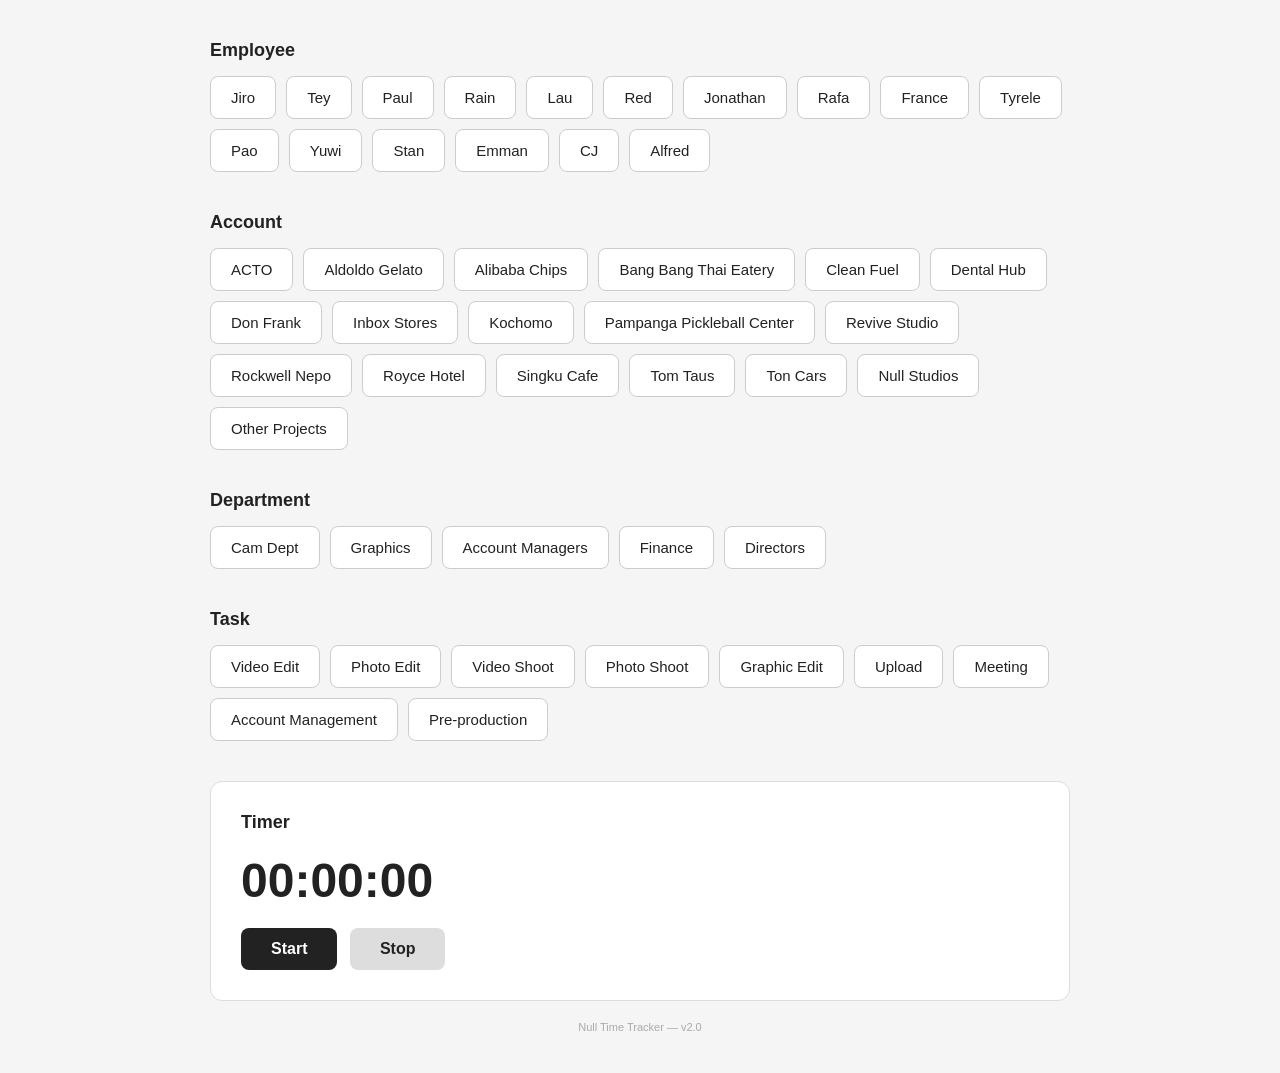
==== index.html @ 53f5107b "Add files via upload" ====
<!DOCTYPE html>
<html lang="en">
<head>
    <meta charset="UTF-8">
    <meta name="viewport" content="width=device-width, initial-scale=1.0">
    <title>Null Time Tracker</title>
    <link rel="stylesheet" href="style.css?v=2">
    <link rel="preconnect" href="https://fonts.googleapis.com">
<link rel="preconnect" href="https://fonts.gstatic.com" crossorigin>
<link href="https://fonts.googleapis.com/css2?family=Jersey+10+Charted&display=swap" rel="stylesheet">

</head>

<body>

    <!-- Header
    <div class="header">
        <h1>Time Tracker</h1>
    </div>
-->
    <!-- Employees -->
<div class="employees-section">

    <h2>Employee</h2>

    <div class="employees">

        <div class="employee">
            <button>Jiro</button>
        </div>

        <div class="employee">
            <button>Tey</button>
        </div>

        <div class="employee">
            <button>Paul</button>
        </div>

        <div class="employee">
            <button>Rain</button>
        </div>

        <div class="employee">
            <button>Lau</button>
        </div>

        <div class="employee">
            <button>Red</button>
        </div>

        <div class="employee">
            <button>Jonathan</button>
        </div>

        <div class="employee">
            <button>Rafa</button>
        </div>

        <div class="employee">
            <button>France</button>
        </div>

        <div class="employee">
            <button>Tyrele</button>
        </div>

        <div class="employee">
            <button>Pao</button>
        </div>

        <div class="employee">
            <button>Yuwi</button>
        </div>

        <div class="employee">
            <button>Stan</button>
        </div>

        <div class="employee">
            <button>Emman</button>
        </div>

        <div class="employee">
            <button>CJ</button>
        </div>

        <div class="employee">
            <button>Alfred</button>
        </div>

    </div>

</div>
    <!-- Accounts -->
    <div class="accounts-section">

        <h2>Account</h2>

        <div class="accounts">

            <div class="account">
                <button>ACTO</button>
            </div>

            <div class="account">
                <button>Aldoldo Gelato</button>
            </div>

            <div class="account">
                <button>Alibaba Chips</button>
            </div>

            <div class="account">
                <button>Bang Bang Thai Eatery</button>
            </div>

            <div class="account">
                <button>Clean Fuel</button>
            </div>

            <div class="account">
                <button>Dental Hub</button>
            </div>

            <div class="account">
                <button>Don Frank</button>
            </div>

            <div class="account">
                <button>Inbox Stores</button>
            </div>

            <div class="account">
                <button>Kochomo</button>
            </div>

            <div class="account">
                <button>Pampanga Pickleball Center</button>
            </div>

            <div class="account">
                <button>Revive Studio</button>
            </div>

            <div class="account">
                <button>Rockwell Nepo</button>
            </div>

            <div class="account">
                <button>Royce Hotel</button>
            </div>

            <div class="account">
                <button>Singku Cafe</button>
            </div>

            <div class="account">
                <button>Tom Taus</button>
            </div>

            <div class="account">
                <button>Ton Cars</button>
            </div>

            <div class="account">
                <button>Null Studios</button>
            </div>

            <div class="account">
                <button>Other Projects</button>
            </div>

        </div>

    </div>


    <!-- Departments -->
    <div class="departments-section">

        <h2>Department</h2>

        <div class="departments">

            <div class="department">
                <button>Cam Dept</button>
            </div>

            <div class="department">
                <button>Graphics</button>
            </div>

            <div class="department">
                <button>Account Managers</button>
            </div>

            <div class="department">
                <button>Finance</button>
            </div>

            <div class="department">
                <button>Directors</button>
            </div>

        </div>

    </div>

    <!-- Task -->
    <div class="task-section">

        <h2>Task</h2>

        <div class="tasks">

            <div class="task">
                <button>Video Edit</button>
            </div>

            <div class="task">
                <button>Photo Edit</button>
            </div>

            <div class="task">
                <button>Video Shoot</button>
            </div>

            <div class="task">
                <button>Photo Shoot</button>
            </div>

            <div class="task">
                <button>Graphic Edit</button>
            </div>

            <div class="task">
                <button>Upload</button>
            </div>

            <div class="task">
                <button>Meeting</button>
            </div>

            <div class="task">
                <button>Account Management</button>
            </div>

            <div class="task">
                <button>Pre-production</button>
            </div>

        </div>

    </div>


    <!-- Timer -->
    <div class="timer">

        <h2>Timer</h2>

        <div id="timerDisplay">
            00:00:00
        </div>

        <button id="startButton">
            Start
        </button>

        <!--
        <button id="pauseButton">
            Pause
        </button>
        -->

        <button id="stopButton">
            Stop
        </button>

    </div>

    <!--BMO
    <div class="tenor-gif-embed" data-postid="2319759899444213490" data-share-method="host" data-aspect-ratio="1" data-width="100%"><a href="https://tenor.com/view/bmo-adventure-time-dancing-bmo-dance-dancing-gif-2319759899444213490">Bmo Adventure Time Sticker</a>from <a href="https://tenor.com/search/bmo-stickers">Bmo Stickers</a></div> <script type="text/javascript" async src="https://tenor.com/embed.js"></script>
    -->

<div class="version">Null Time Tracker — v2.0</div>

<script src="script.js?v=3"></script>
</body>
</html>
---- style.css ----
/* =========================
   RESET
========================= */

* {
    box-sizing: border-box;
    margin: 0;
    padding: 0;
}


/* =========================
   BODY
========================= */

body {
    font-family: Arial, sans-serif;

    background-color: #f5f5f5;
    color: #222;

    max-width: 900px;
    margin: 0 auto;

    padding: 40px 20px;
}


/* =========================
   HEADER
========================= */

.header {
    margin-bottom: 40px;
}

.header h1 {
    font-size: 32px;
}


/* =========================
   SECTION HEADINGS
========================= */

h2 {
    font-size: 18px;
    margin-bottom: 15px;
}


/* =========================
   SECTIONS
========================= */

.employees,
.accounts-section,
.departments-section,
.task-section {
    margin-bottom: 40px;
}


/* =========================
   BUTTON LAYOUT
========================= */

.employees,
.accounts,
.departments,
.tasks {
    display: flex;
    flex-wrap: wrap;
    gap: 10px;
}


/* =========================
   SELECTION BUTTONS
========================= */

.employee button,
.account button,
.department button,
.task button {
    padding: 12px 20px;

    background-color: white;
    color: #222;

    border: 1px solid #ccc;
    border-radius: 8px;

    font-size: 15px;

    cursor: pointer;

    transition: 0.15s;
}


/* =========================
   BUTTON HOVER
========================= */

.employee button:hover,
.account button:hover,
.department button:hover,
.task button:hover {
    background-color: #eeeeee;
}


/* =========================
   SELECTED BUTTON
========================= */

.employee button.selected,
.account button.selected,
.department button.selected,
.task button.selected {
    background-color: #222;
    color: white;

    border-color: #222;
}


/* KEEP SELECTED DARK ON HOVER */

.employee button.selected:hover,
.account button.selected:hover,
.department button.selected:hover,
.task button.selected:hover {
    background-color: #333;
}


/* =========================
   TIMER
========================= */

.timer {
    background-color: white;

    padding: 30px;

    border: 1px solid #ddd;
    border-radius: 12px;

    margin-top: 20px;
}


/* =========================
   TIMER DISPLAY
========================= */

#timerDisplay {
    /*font-family:'Jersey 10 Charted';*/
    font-size: 48px;
    font-weight: bold;

    margin: 20px 0;

    font-variant-numeric: "tubular-nums";
}


/* =========================
   TIMER BUTTONS
========================= */

#startButton,
#pauseButton,
#stopButton {
    padding: 12px 30px;

    border: none;
    border-radius: 8px;

    font-size: 16px;
    font-weight: bold;

    cursor: pointer;

    transition: 0.15s;
}


/* START */

#startButton {
    background-color: #222;
    color: white;
}

#startButton:hover {
    background-color: #444;
}


/* PAUSE */

#pauseButton {
    background-color: #ddd;
    color: #222;

    margin-left: 8px;
}

#pauseButton:hover {
    background-color: #ccc;
}


/* STOP */

#stopButton {
    background-color: #ddd;
    color: #222;

    margin-left: 8px;
}

#stopButton:hover {
    background-color: #ccc;
}


/* =========================
   MOBILE
========================= */

@media (max-width: 600px) {

    body {
        padding: 25px 15px;
    }


    /* HEADER */

    .header {
        margin-bottom: 30px;
    }

    .header h1 {
        font-size: 28px;
    }


    /* SECTIONS */

    .employees,
    .accounts-section,
    .departments-section,
    .task-section {
        margin-bottom: 30px;
    }


    /* SELECTION BUTTONS */

    .employee button,
    .account button,
    .department button,
    .task button {
        padding: 10px 16px;
        font-size: 14px;
    }


    /* TIMER */

    .timer {
        padding: 20px;
    }

    #timerDisplay {
        font-size: 40px;
    }


    /* TIMER BUTTONS */

    #startButton,
    #pauseButton,
    #stopButton {
        padding: 12px 20px;
    }

}

/* VERSION */
.version {
    margin-top: 20px;
    text-align: center;
    font-size: 11px;
    color: #aaa;
}
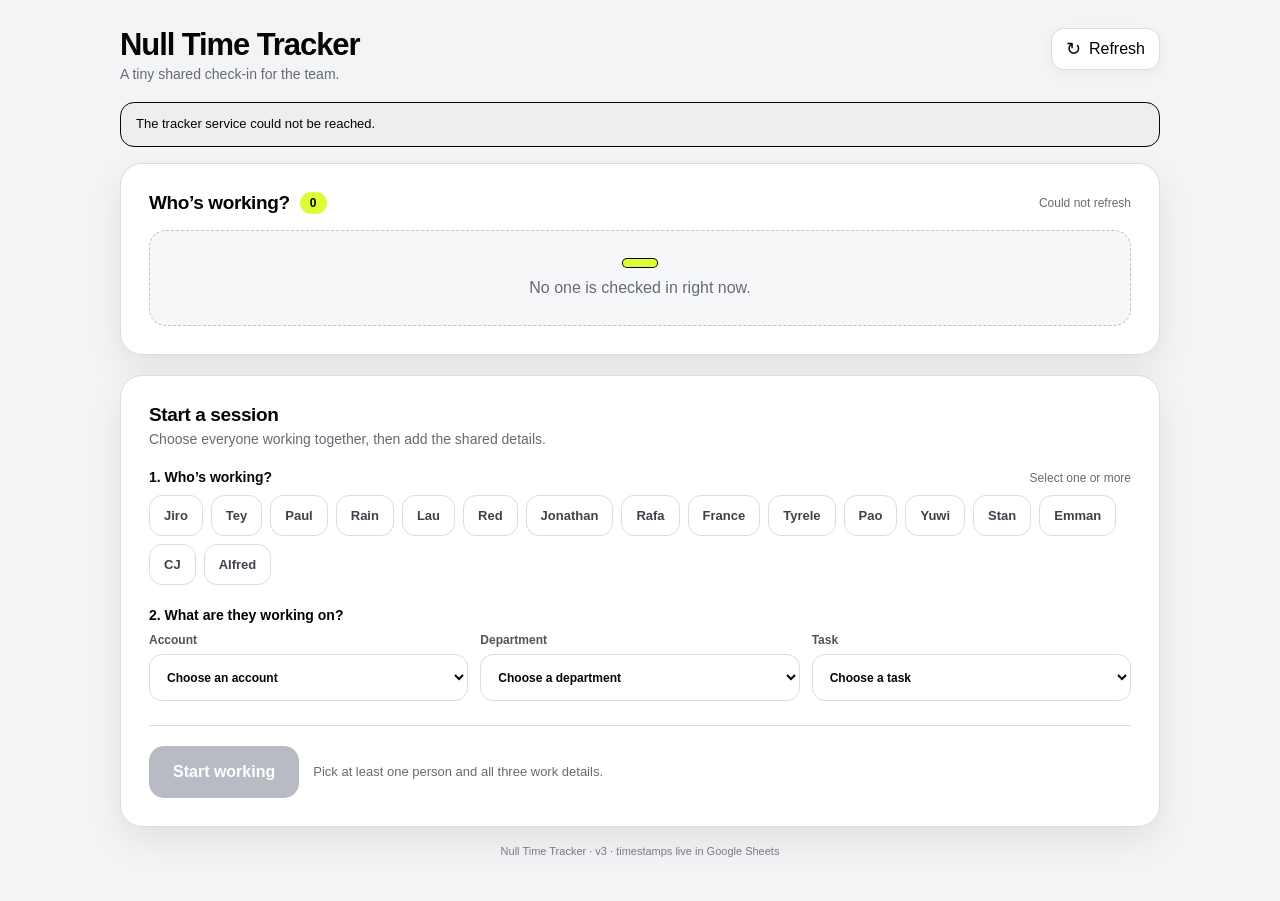
==== commit bc9f7665: "Add files via upload # Null Time Tracker v3.0  Released September 19, 2026  ## What’s new  - R" ====
--- a/index.html
+++ b/index.html
@@ -1,291 +1,690 @@
-<!DOCTYPE html>
+<!doctype html>
 <html lang="en">
 <head>
-    <meta charset="UTF-8">
-    <meta name="viewport" content="width=device-width, initial-scale=1.0">
-    <title>Null Time Tracker</title>
-    <link rel="stylesheet" href="style.css?v=2">
-    <link rel="preconnect" href="https://fonts.googleapis.com">
-<link rel="preconnect" href="https://fonts.gstatic.com" crossorigin>
-<link href="https://fonts.googleapis.com/css2?family=Jersey+10+Charted&display=swap" rel="stylesheet">
-
+  <meta charset="utf-8">
+  <meta name="viewport" content="width=device-width, initial-scale=1, viewport-fit=cover">
+  <meta name="theme-color" content="#192cc4">
+  <title>Null Time Tracker v3</title>
+  <style>
+    :root {
+      --ink: #050505;
+      --muted: #676a73;
+      --paper: #ffffff;
+      --cream: #f3f4f6;
+      --line: #d9dce3;
+      --purple: #192cc4;
+      --purple-dark: #192cc4;
+      --purple-soft: #eef0f6;
+      --green: #defd38;
+      --green-soft: #defd38;
+      --red: #050505;
+      --red-soft: #eeeeef;
+      --shadow: 0 14px 36px rgba(5, 5, 5, .08);
+      --radius: 22px;
+    }
+
+    * { box-sizing: border-box; }
+
+    html { color-scheme: light; }
+
+    body {
+      margin: 0;
+      min-height: 100vh;
+      background: var(--cream);
+      color: var(--ink);
+      font-family: "SF Pro Display", -apple-system, BlinkMacSystemFont, "Helvetica Neue", Arial, sans-serif;
+      -webkit-font-smoothing: antialiased;
+    }
+
+    button, select { font: inherit; }
+    button { -webkit-tap-highlight-color: transparent; }
+
+    .app {
+      width: min(1040px, calc(100% - 28px));
+      margin: 0 auto;
+      padding: 28px 0 max(44px, env(safe-area-inset-bottom));
+    }
+
+    .masthead {
+      display: flex;
+      align-items: flex-start;
+      justify-content: space-between;
+      gap: 16px;
+      margin-bottom: 20px;
+    }
+
+    .brand { display: flex; align-items: center; }
+
+    h1, h2, p { margin: 0; }
+    h1 { font-size: clamp(23px, 4vw, 31px); line-height: 1.08; letter-spacing: -.035em; font-weight: 650; }
+    .tagline { margin-top: 5px; color: var(--muted); font-size: 14px; }
+
+    .refresh {
+      display: inline-flex;
+      align-items: center;
+      gap: 8px;
+      min-height: 42px;
+      padding: 0 14px;
+      border: 1px solid var(--line);
+      border-radius: 13px;
+      background: var(--paper);
+      color: var(--ink);
+      cursor: pointer;
+      box-shadow: 0 4px 14px rgba(75, 55, 34, .05);
+    }
+    .refresh:hover { border-color: var(--ink); }
+    .refresh:disabled { opacity: .55; cursor: wait; }
+    .refresh-icon { display: inline-block; font-size: 18px; line-height: 1; }
+    .refresh.is-spinning .refresh-icon { animation: spin .8s linear infinite; }
+    @keyframes spin { to { transform: rotate(360deg); } }
+
+    .card {
+      border: 1px solid var(--line);
+      border-radius: var(--radius);
+      background: var(--paper);
+      box-shadow: var(--shadow);
+    }
+
+    .board { padding: clamp(18px, 4vw, 28px); margin-bottom: 20px; }
+    .section-head {
+      display: flex;
+      align-items: center;
+      justify-content: space-between;
+      gap: 12px;
+      margin-bottom: 16px;
+    }
+    .title-row { display: flex; align-items: center; gap: 10px; }
+    h2 { font-size: 19px; letter-spacing: -.02em; font-weight: 600; }
+    .count {
+      min-width: 27px;
+      padding: 4px 8px;
+      border-radius: 999px;
+      background: var(--green-soft);
+      color: var(--ink);
+      font-size: 12px;
+      font-weight: 650;
+      text-align: center;
+    }
+    .updated { color: var(--muted); font-size: 12px; }
+
+    .active-grid {
+      display: grid;
+      grid-template-columns: repeat(auto-fit, minmax(260px, 1fr));
+      gap: 12px;
+    }
+    .session {
+      position: relative;
+      display: grid;
+      grid-template-columns: 12px 1fr auto;
+      align-items: start;
+      gap: 12px;
+      padding: 17px;
+      border: 1px solid #cfd3dd;
+      border-radius: 17px;
+      background: #f7f8fa;
+    }
+    .status-dot {
+      width: 11px;
+      height: 11px;
+      margin-top: 6px;
+      border-radius: 50%;
+      background: var(--green);
+      box-shadow: 0 0 0 4px rgba(222, 253, 56, .35);
+    }
+    .session-name { font-weight: 650; letter-spacing: -.01em; }
+    .session-detail { margin-top: 4px; color: #555861; font-size: 13px; line-height: 1.45; }
+    .elapsed { margin-top: 6px; color: var(--purple); font-size: 12px; font-weight: 600; }
+    .stop {
+      min-height: 38px;
+      padding: 0 13px;
+      border: 1px solid var(--ink);
+      border-radius: 12px;
+      background: var(--paper);
+      color: var(--ink);
+      font-size: 13px;
+      font-weight: 600;
+      cursor: pointer;
+    }
+    .stop:hover { background: var(--ink); color: var(--paper); }
+    .stop:disabled { opacity: .55; cursor: wait; }
+
+    .empty {
+      padding: 28px 18px;
+      border: 1px dashed #bfc3cc;
+      border-radius: 17px;
+      text-align: center;
+      color: var(--muted);
+      background: #f6f7f9;
+    }
+    .empty-mark {
+      display: block;
+      width: 34px;
+      height: 8px;
+      margin: 0 auto 12px;
+      border-radius: 999px;
+      background: var(--green);
+      box-shadow: 0 0 0 1px var(--ink);
+    }
+
+    .setup { padding: clamp(18px, 4vw, 28px); }
+    .setup-intro { margin-bottom: 22px; }
+    .setup-intro p { margin-top: 5px; color: var(--muted); font-size: 14px; }
+    .field + .field { margin-top: 22px; }
+    .field-label {
+      display: flex;
+      align-items: baseline;
+      justify-content: space-between;
+      gap: 12px;
+      margin-bottom: 10px;
+      font-size: 14px;
+      font-weight: 650;
+    }
+    .hint { color: var(--muted); font-size: 12px; font-weight: 500; }
+
+    .choices { display: flex; flex-wrap: wrap; gap: 8px; }
+    .choice {
+      min-height: 41px;
+      padding: 0 14px;
+      border: 1px solid var(--line);
+      border-radius: 13px;
+      background: var(--paper);
+      color: #3f424a;
+      font-size: 13px;
+      font-weight: 550;
+      cursor: pointer;
+      transition: transform .12s ease, border-color .12s ease, background .12s ease;
+    }
+    .choice:hover:not(:disabled) { transform: translateY(-1px); border-color: var(--purple); }
+    .choice[aria-pressed="true"] {
+      border-color: var(--purple);
+      background: var(--purple);
+      color: var(--paper);
+      box-shadow: inset 0 0 0 1px rgba(25, 44, 196, .12);
+    }
+    .choice:disabled {
+      border-style: dashed;
+      background: #eeeeef;
+      color: #92959d;
+      cursor: not-allowed;
+      text-decoration: line-through;
+    }
+
+    .select-grid {
+      display: grid;
+      grid-template-columns: repeat(3, minmax(0, 1fr));
+      gap: 12px;
+    }
+    label.select-label { display: block; color: #50535b; font-size: 12px; font-weight: 600; }
+    select {
+      width: 100%;
+      min-height: 47px;
+      margin-top: 7px;
+      padding: 0 38px 0 13px;
+      border: 1px solid var(--line);
+      border-radius: 13px;
+      outline: none;
+      background: var(--paper);
+      color: var(--ink);
+      cursor: pointer;
+    }
+    select:focus-visible, button:focus-visible { outline: 3px solid rgba(118, 87, 214, .24); outline-offset: 2px; }
+
+    .action-row {
+      display: flex;
+      align-items: center;
+      gap: 14px;
+      margin-top: 24px;
+      padding-top: 20px;
+      border-top: 1px solid var(--line);
+    }
+    .start {
+      min-height: 52px;
+      padding: 0 24px;
+      border: 0;
+      border-radius: 15px;
+      background: var(--purple);
+      color: white;
+      font-weight: 650;
+      cursor: pointer;
+      box-shadow: 0 10px 22px rgba(25, 44, 196, .22);
+    }
+    .start:hover:not(:disabled) { filter: brightness(1.045); transform: translateY(-1px); }
+    .start:disabled { background: #b8bbc3; box-shadow: none; cursor: not-allowed; }
+    .selection-summary { color: var(--muted); font-size: 13px; line-height: 1.4; }
+
+    .notice {
+      display: none;
+      margin-bottom: 16px;
+      padding: 12px 15px;
+      border: 1px solid var(--purple);
+      border-radius: 14px;
+      background: var(--paper);
+      color: var(--purple);
+      font-size: 13px;
+      line-height: 1.45;
+    }
+    .notice.show { display: block; }
+    .notice.error { border-color: var(--ink); background: var(--red-soft); color: var(--ink); }
+    .notice.success { border-color: var(--ink); background: var(--green-soft); color: var(--ink); }
+    .footer { padding: 18px 4px 0; color: #777a82; font-size: 11px; text-align: center; }
+
+    @media (max-width: 680px) {
+      .app { width: min(100% - 18px, 1040px); padding-top: 16px; }
+      .masthead { align-items: center; }
+      .tagline, .refresh-label { display: none; }
+      .refresh { width: 43px; padding: 0; justify-content: center; }
+      .select-grid { grid-template-columns: 1fr; }
+      .action-row { align-items: stretch; flex-direction: column; }
+      .start { width: 100%; }
+      .active-grid { grid-template-columns: 1fr; }
+      .session { grid-template-columns: 12px 1fr; }
+      .stop { grid-column: 2; width: 100%; margin-top: 3px; }
+      .updated { display: none; }
+    }
+
+    @media (prefers-reduced-motion: reduce) {
+      *, *::before, *::after { scroll-behavior: auto !important; animation-duration: .01ms !important; transition-duration: .01ms !important; }
+    }
+  </style>
 </head>
-
 <body>
-
-    <!-- Header
-    <div class="header">
-        <h1>Time Tracker</h1>
-    </div>
--->
-    <!-- Employees -->
-<div class="employees-section">
-
-    <h2>Employee</h2>
-
-    <div class="employees">
-
-        <div class="employee">
-            <button>Jiro</button>
+  <main class="app">
+    <header class="masthead">
+      <div class="brand">
+        <div>
+          <h1>Null Time Tracker</h1>
+          <p class="tagline">A tiny shared check-in for the team.</p>
         </div>
-
-        <div class="employee">
-            <button>Tey</button>
+      </div>
+      <button class="refresh" id="refreshButton" type="button" aria-label="Refresh active sessions">
+        <span class="refresh-icon" aria-hidden="true">↻</span>
+        <span class="refresh-label">Refresh</span>
+      </button>
+    </header>
+
+    <div class="notice" id="notice" role="status" aria-live="polite"></div>
+
+    <section class="card board" aria-labelledby="workingTitle">
+      <div class="section-head">
+        <div class="title-row">
+          <h2 id="workingTitle">Who’s working?</h2>
+          <span class="count" id="activeCount">0</span>
         </div>
-
-        <div class="employee">
-            <button>Paul</button>
+        <span class="updated" id="updatedLabel">Checking now…</span>
+      </div>
+      <div class="active-grid" id="activeSessions" aria-live="polite">
+        <div class="empty"><span class="empty-icon">⏳</span>Loading the team board…</div>
+      </div>
+    </section>
+
+    <section class="card setup" aria-labelledby="startTitle">
+      <div class="setup-intro">
+        <h2 id="startTitle">Start a session</h2>
+        <p>Choose everyone working together, then add the shared details.</p>
+      </div>
+
+      <div class="field">
+        <div class="field-label">
+          <span>1. Who’s working?</span>
+          <span class="hint" id="employeeHint">Select one or more</span>
         </div>
-
-        <div class="employee">
-            <button>Rain</button>
+        <div class="choices" id="employeeChoices" role="group" aria-label="Employees"></div>
+      </div>
+
+      <div class="field">
+        <div class="field-label"><span>2. What are they working on?</span></div>
+        <div class="select-grid">
+          <label class="select-label">Account
+            <select id="accountSelect"><option value="">Choose an account</option></select>
+          </label>
+          <label class="select-label">Department
+            <select id="departmentSelect"><option value="">Choose a department</option></select>
+          </label>
+          <label class="select-label">Task
+            <select id="taskSelect"><option value="">Choose a task</option></select>
+          </label>
         </div>
-
-        <div class="employee">
-            <button>Lau</button>
-        </div>
-
-        <div class="employee">
-            <button>Red</button>
-        </div>
-
-        <div class="employee">
-            <button>Jonathan</button>
-        </div>
-
-        <div class="employee">
-            <button>Rafa</button>
-        </div>
-
-        <div class="employee">
-            <button>France</button>
-        </div>
-
-        <div class="employee">
-            <button>Tyrele</button>
-        </div>
-
-        <div class="employee">
-            <button>Pao</button>
-        </div>
-
-        <div class="employee">
-            <button>Yuwi</button>
-        </div>
-
-        <div class="employee">
-            <button>Stan</button>
-        </div>
-
-        <div class="employee">
-            <button>Emman</button>
-        </div>
-
-        <div class="employee">
-            <button>CJ</button>
-        </div>
-
-        <div class="employee">
-            <button>Alfred</button>
-        </div>
-
-    </div>
-
-</div>
-    <!-- Accounts -->
-    <div class="accounts-section">
-
-        <h2>Account</h2>
-
-        <div class="accounts">
-
-            <div class="account">
-                <button>ACTO</button>
-            </div>
-
-            <div class="account">
-                <button>Aldoldo Gelato</button>
-            </div>
-
-            <div class="account">
-                <button>Alibaba Chips</button>
-            </div>
-
-            <div class="account">
-                <button>Bang Bang Thai Eatery</button>
-            </div>
-
-            <div class="account">
-                <button>Clean Fuel</button>
-            </div>
-
-            <div class="account">
-                <button>Dental Hub</button>
-            </div>
-
-            <div class="account">
-                <button>Don Frank</button>
-            </div>
-
-            <div class="account">
-                <button>Inbox Stores</button>
-            </div>
-
-            <div class="account">
-                <button>Kochomo</button>
-            </div>
-
-            <div class="account">
-                <button>Pampanga Pickleball Center</button>
-            </div>
-
-            <div class="account">
-                <button>Revive Studio</button>
-            </div>
-
-            <div class="account">
-                <button>Rockwell Nepo</button>
-            </div>
-
-            <div class="account">
-                <button>Royce Hotel</button>
-            </div>
-
-            <div class="account">
-                <button>Singku Cafe</button>
-            </div>
-
-            <div class="account">
-                <button>Tom Taus</button>
-            </div>
-
-            <div class="account">
-                <button>Ton Cars</button>
-            </div>
-
-            <div class="account">
-                <button>Null Studios</button>
-            </div>
-
-            <div class="account">
-                <button>Other Projects</button>
-            </div>
-
-        </div>
-
-    </div>
-
-
-    <!-- Departments -->
-    <div class="departments-section">
-
-        <h2>Department</h2>
-
-        <div class="departments">
-
-            <div class="department">
-                <button>Cam Dept</button>
-            </div>
-
-            <div class="department">
-                <button>Graphics</button>
-            </div>
-
-            <div class="department">
-                <button>Account Managers</button>
-            </div>
-
-            <div class="department">
-                <button>Finance</button>
-            </div>
-
-            <div class="department">
-                <button>Directors</button>
-            </div>
-
-        </div>
-
-    </div>
-
-    <!-- Task -->
-    <div class="task-section">
-
-        <h2>Task</h2>
-
-        <div class="tasks">
-
-            <div class="task">
-                <button>Video Edit</button>
-            </div>
-
-            <div class="task">
-                <button>Photo Edit</button>
-            </div>
-
-            <div class="task">
-                <button>Video Shoot</button>
-            </div>
-
-            <div class="task">
-                <button>Photo Shoot</button>
-            </div>
-
-            <div class="task">
-                <button>Graphic Edit</button>
-            </div>
-
-            <div class="task">
-                <button>Upload</button>
-            </div>
-
-            <div class="task">
-                <button>Meeting</button>
-            </div>
-
-            <div class="task">
-                <button>Account Management</button>
-            </div>
-
-            <div class="task">
-                <button>Pre-production</button>
-            </div>
-
-        </div>
-
-    </div>
-
-
-    <!-- Timer -->
-    <div class="timer">
-
-        <h2>Timer</h2>
-
-        <div id="timerDisplay">
-            00:00:00
-        </div>
-
-        <button id="startButton">
-            Start
-        </button>
-
-        <!--
-        <button id="pauseButton">
-            Pause
-        </button>
-        -->
-
-        <button id="stopButton">
-            Stop
-        </button>
-
-    </div>
-
-    <!--BMO
-    <div class="tenor-gif-embed" data-postid="2319759899444213490" data-share-method="host" data-aspect-ratio="1" data-width="100%"><a href="https://tenor.com/view/bmo-adventure-time-dancing-bmo-dance-dancing-gif-2319759899444213490">Bmo Adventure Time Sticker</a>from <a href="https://tenor.com/search/bmo-stickers">Bmo Stickers</a></div> <script type="text/javascript" async src="https://tenor.com/embed.js"></script>
-    -->
-
-<div class="version">Null Time Tracker — v2.0</div>
-
-<script src="script.js?v=3"></script>
+      </div>
+
+      <div class="action-row">
+        <button class="start" id="startButton" type="button" disabled>Start working</button>
+        <div class="selection-summary" id="selectionSummary">Pick at least one person and all three work details.</div>
+      </div>
+    </section>
+
+    <div class="footer">Null Time Tracker · v3 · timestamps live in Google Sheets</div>
+  </main>
+
+  <script>
+    "use strict";
+
+    const GOOGLE_SCRIPT_URL = "https://script.google.com/macros/s/AKfycbw0ca-KwMYEqgmO9GLHw-WwdXLbXiL7_RX3yYVsHfkFRn7GKb2mnUyQy092Bta9bJEo5g/exec";
+
+    const EMPLOYEES = [
+      "Jiro", "Tey", "Paul", "Rain", "Lau", "Red", "Jonathan", "Rafa",
+      "France", "Tyrele", "Pao", "Yuwi", "Stan", "Emman", "CJ", "Alfred"
+    ];
+    const ACCOUNTS = [
+      "ACTO", "Aldoldo Gelato", "Alibaba Chips", "Bang Bang Thai Eatery", "Clean Fuel",
+      "Dental Hub", "Don Frank", "Inbox Stores", "Kochomo", "Pampanga Pickleball Center",
+      "Revive Studio", "Rockwell Nepo", "Royce Hotel", "Singku Cafe", "Tom Taus", "Ton Cars",
+      "Null Studios", "Other Projects"
+    ];
+    const DEPARTMENTS = ["Cam Dept", "Graphics", "Account Managers", "Finance", "Directors"];
+    const TASKS = [
+      "Video Edit", "Photo Edit", "Video Shoot", "Photo Shoot", "Graphic Edit",
+      "Upload", "Meeting", "Account Management", "Pre-production"
+    ];
+
+    const state = {
+      selectedEmployees: new Set(),
+      activeSessions: [],
+      busy: false,
+      lastUpdated: null
+    };
+
+    const el = {
+      notice: document.getElementById("notice"),
+      activeCount: document.getElementById("activeCount"),
+      activeSessions: document.getElementById("activeSessions"),
+      updatedLabel: document.getElementById("updatedLabel"),
+      refreshButton: document.getElementById("refreshButton"),
+      employeeChoices: document.getElementById("employeeChoices"),
+      employeeHint: document.getElementById("employeeHint"),
+      accountSelect: document.getElementById("accountSelect"),
+      departmentSelect: document.getElementById("departmentSelect"),
+      taskSelect: document.getElementById("taskSelect"),
+      startButton: document.getElementById("startButton"),
+      selectionSummary: document.getElementById("selectionSummary")
+    };
+
+    function escapeText(value) {
+      return String(value == null ? "" : value);
+    }
+
+    function makeId() {
+      if (window.crypto && typeof window.crypto.randomUUID === "function") {
+        return window.crypto.randomUUID();
+      }
+      return "ntt-" + Date.now().toString(36) + "-" + Math.random().toString(36).slice(2, 12);
+    }
+
+    function callApi(action, payload = {}) {
+      return new Promise((resolve, reject) => {
+        const callbackName = "nullTrackerCallback_" + Date.now() + "_" + Math.floor(Math.random() * 1000000);
+        const script = document.createElement("script");
+        let settled = false;
+
+        function cleanup() {
+          clearTimeout(timeout);
+          delete window[callbackName];
+          script.remove();
+        }
+
+        window[callbackName] = function (data) {
+          if (settled) return;
+          settled = true;
+          cleanup();
+          resolve(data || {});
+        };
+
+        const params = new URLSearchParams();
+        params.set("action", action);
+        params.set("payload", JSON.stringify(payload));
+        params.set("callback", callbackName);
+        params.set("_", String(Date.now()));
+        script.src = GOOGLE_SCRIPT_URL + "?" + params.toString();
+        script.async = true;
+
+        script.onerror = function () {
+          if (settled) return;
+          settled = true;
+          cleanup();
+          reject(new Error("The tracker service could not be reached."));
+        };
+
+        const timeout = setTimeout(function () {
+          if (settled) return;
+          settled = true;
+          cleanup();
+          reject(new Error("The tracker took too long to respond. Please try again."));
+        }, 20000);
+
+        document.body.appendChild(script);
+      });
+    }
+
+    function setNotice(message, type) {
+      el.notice.textContent = message || "";
+      el.notice.className = "notice" + (message ? " show" : "") + (type ? " " + type : "");
+    }
+
+    function fillSelect(select, items) {
+      const fragment = document.createDocumentFragment();
+      items.forEach(item => {
+        const option = document.createElement("option");
+        option.value = item;
+        option.textContent = item;
+        fragment.appendChild(option);
+      });
+      select.appendChild(fragment);
+    }
+
+    function getActiveEmployeeNames() {
+      return new Set(state.activeSessions.map(session => escapeText(session.employee)));
+    }
+
+    function renderEmployeeChoices() {
+      const activeNames = getActiveEmployeeNames();
+      el.employeeChoices.textContent = "";
+
+      EMPLOYEES.forEach(name => {
+        const button = document.createElement("button");
+        const selected = state.selectedEmployees.has(name);
+        const active = activeNames.has(name);
+        button.type = "button";
+        button.className = "choice";
+        button.textContent = selected ? "✓ " + name : name;
+        button.setAttribute("aria-pressed", selected ? "true" : "false");
+        button.disabled = active || state.busy;
+        button.title = active ? name + " is already working" : "";
+        button.addEventListener("click", () => {
+          if (state.selectedEmployees.has(name)) state.selectedEmployees.delete(name);
+          else state.selectedEmployees.add(name);
+          renderEmployeeChoices();
+          updateStartButton();
+        });
+        el.employeeChoices.appendChild(button);
+      });
+
+      const count = state.selectedEmployees.size;
+      el.employeeHint.textContent = count ? count + (count === 1 ? " person selected" : " people selected") : "Select one or more";
+    }
+
+    function approximateElapsed(startTime) {
+      const start = new Date(startTime).getTime();
+      if (!Number.isFinite(start)) return "active now";
+      const minutes = Math.max(0, Math.floor((Date.now() - start) / 60000));
+      if (minutes < 1) return "just started";
+      if (minutes <= 3) return minutes + " min";
+      if (minutes < 60) return "~" + Math.max(5, Math.round(minutes / 5) * 5) + "m";
+      if (minutes < 120) {
+        const rounded = Math.round(minutes / 10) * 10;
+        const hours = Math.floor(rounded / 60);
+        const remainder = rounded % 60;
+        return "~" + hours + "h" + (remainder ? remainder + "m" : "");
+      }
+      const rounded = Math.round(minutes / 30) * 30;
+      const hours = Math.floor(rounded / 60);
+      const remainder = rounded % 60;
+      return "~" + hours + "h" + (remainder ? remainder + "m" : "");
+    }
+
+    function renderActiveSessions() {
+      el.activeSessions.textContent = "";
+      el.activeCount.textContent = String(state.activeSessions.length);
+
+      if (!state.activeSessions.length) {
+        const empty = document.createElement("div");
+        empty.className = "empty";
+        empty.innerHTML = '<span class="empty-mark" aria-hidden="true"></span>No one is checked in right now.';
+        el.activeSessions.appendChild(empty);
+        return;
+      }
+
+      const sorted = state.activeSessions.slice().sort((a, b) => escapeText(a.employee).localeCompare(escapeText(b.employee)));
+      sorted.forEach(session => {
+        const card = document.createElement("article");
+        card.className = "session";
+
+        const dot = document.createElement("span");
+        dot.className = "status-dot";
+        dot.setAttribute("aria-label", "Active");
+
+        const info = document.createElement("div");
+        const name = document.createElement("div");
+        name.className = "session-name";
+        name.textContent = escapeText(session.employee) || "Unknown employee";
+        const detail = document.createElement("div");
+        detail.className = "session-detail";
+        detail.textContent = [session.account, session.department, session.task].filter(Boolean).map(escapeText).join(" · ") || "Work session";
+        const elapsed = document.createElement("div");
+        elapsed.className = "elapsed";
+        elapsed.dataset.startTime = escapeText(session.startTime);
+        elapsed.textContent = approximateElapsed(session.startTime);
+        info.append(name, detail, elapsed);
+
+        const stop = document.createElement("button");
+        stop.type = "button";
+        stop.className = "stop";
+        stop.textContent = "Stop";
+        stop.disabled = state.busy;
+        stop.setAttribute("aria-label", "Stop session for " + name.textContent);
+        stop.addEventListener("click", () => stopSession(session.sessionId, name.textContent));
+
+        card.append(dot, info, stop);
+        el.activeSessions.appendChild(card);
+      });
+    }
+
+    function updateElapsedLabels() {
+      document.querySelectorAll("[data-start-time]").forEach(node => {
+        node.textContent = approximateElapsed(node.dataset.startTime);
+      });
+      if (state.lastUpdated) el.updatedLabel.textContent = "Updated " + approximateElapsed(state.lastUpdated);
+    }
+
+    function updateStartButton() {
+      const count = state.selectedEmployees.size;
+      const ready = count > 0 && el.accountSelect.value && el.departmentSelect.value && el.taskSelect.value;
+      el.startButton.disabled = state.busy || !ready;
+      el.startButton.textContent = state.busy ? "Please wait…" : count ? "Start for " + count + (count === 1 ? " person" : " people") : "Start working";
+      if (!count) el.selectionSummary.textContent = "Pick at least one person and all three work details.";
+      else if (!ready) el.selectionSummary.textContent = "Now choose the account, department, and task.";
+      else el.selectionSummary.textContent = Array.from(state.selectedEmployees).join(", ");
+    }
+
+    function setBusy(busy) {
+      state.busy = busy;
+      el.refreshButton.disabled = busy;
+      el.refreshButton.classList.toggle("is-spinning", busy);
+      [el.accountSelect, el.departmentSelect, el.taskSelect].forEach(select => select.disabled = busy);
+      renderEmployeeChoices();
+      renderActiveSessions();
+      updateStartButton();
+    }
+
+    async function refreshActiveSessions(options = {}) {
+      if (state.busy && !options.force) return;
+      setBusy(true);
+      if (!options.quiet) setNotice("Checking who’s working…");
+      try {
+        const result = await callApi("getActive");
+        if (result.ok === false) throw new Error(result.error || "Could not load active sessions.");
+        state.activeSessions = Array.isArray(result.sessions) ? result.sessions : [];
+        const activeNames = getActiveEmployeeNames();
+        Array.from(state.selectedEmployees).forEach(name => {
+          if (activeNames.has(name)) state.selectedEmployees.delete(name);
+        });
+        state.lastUpdated = new Date().toISOString();
+        if (!options.quiet) setNotice("");
+      } catch (error) {
+        setNotice(error.message || "Could not load active sessions.", "error");
+      } finally {
+        setBusy(false);
+        el.updatedLabel.textContent = state.lastUpdated ? "Updated just now" : "Could not refresh";
+      }
+    }
+
+    async function startSessions() {
+      if (el.startButton.disabled) return;
+      const employees = Array.from(state.selectedEmployees);
+      const groupId = makeId();
+      const sessions = employees.map(employee => ({
+        sessionId: makeId(),
+        groupId,
+        employee,
+        account: el.accountSelect.value,
+        department: el.departmentSelect.value,
+        task: el.taskSelect.value
+      }));
+
+      setBusy(true);
+      setNotice("Starting " + employees.length + (employees.length === 1 ? " session…" : " sessions…"));
+      try {
+        const result = await callApi("start", { groupId, sessions });
+        if (!result.ok) {
+          const conflicts = Array.isArray(result.conflicts) && result.conflicts.length ? " (" + result.conflicts.join(", ") + ")" : "";
+          throw new Error((result.error || "Could not start the session.") + conflicts);
+        }
+        state.selectedEmployees.clear();
+        el.accountSelect.value = "";
+        el.departmentSelect.value = "";
+        el.taskSelect.value = "";
+        setBusy(false);
+        await refreshActiveSessions({ force: true, quiet: true });
+        setNotice(employees.length + (employees.length === 1 ? " session started." : " sessions started."), "success");
+      } catch (error) {
+        setNotice(error.message || "Could not start. Please try again.", "error");
+      } finally {
+        if (state.busy) setBusy(false);
+      }
+    }
+
+    async function stopSession(sessionId, employee) {
+      if (!sessionId || state.busy) return;
+      setBusy(true);
+      setNotice("Stopping " + employee + "’s session…");
+      try {
+        const result = await callApi("stop", { sessionId });
+        if (!result.ok) throw new Error(result.error || "Could not stop the session.");
+        setBusy(false);
+        await refreshActiveSessions({ force: true, quiet: true });
+        setNotice(employee + " is checked out.", "success");
+      } catch (error) {
+        setNotice(error.message || "Could not stop the session. Please try again.", "error");
+      } finally {
+        if (state.busy) setBusy(false);
+      }
+    }
+
+    fillSelect(el.accountSelect, ACCOUNTS);
+    fillSelect(el.departmentSelect, DEPARTMENTS);
+    fillSelect(el.taskSelect, TASKS);
+    renderEmployeeChoices();
+    renderActiveSessions();
+    updateStartButton();
+
+    [el.accountSelect, el.departmentSelect, el.taskSelect].forEach(select => select.addEventListener("change", updateStartButton));
+    el.startButton.addEventListener("click", startSessions);
+    el.refreshButton.addEventListener("click", () => refreshActiveSessions());
+
+    refreshActiveSessions();
+    setInterval(updateElapsedLabels, 30000);
+    setInterval(() => refreshActiveSessions({ quiet: true }), 120000);
+    document.addEventListener("visibilitychange", () => {
+      if (document.visibilityState === "visible") refreshActiveSessions({ quiet: true });
+    });
+  </script>
 </body>
-</html>+</html>
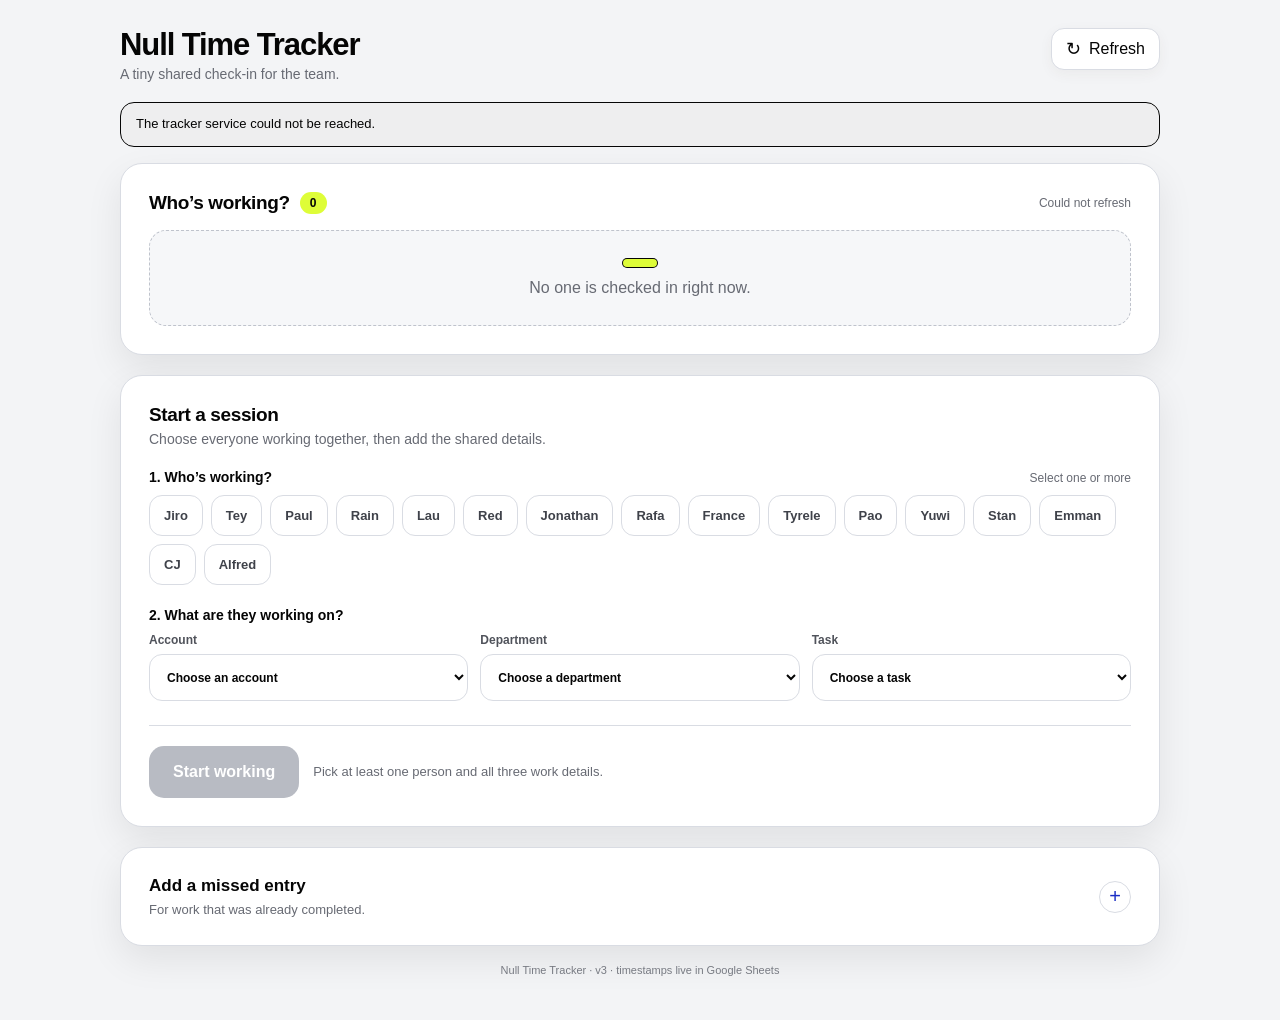
==== commit 6bf4db44: "Add files via upload" ====
--- a/index.html
+++ b/index.html
@@ -252,6 +252,52 @@
     .start:disabled { background: #b8bbc3; box-shadow: none; cursor: not-allowed; }
     .selection-summary { color: var(--muted); font-size: 13px; line-height: 1.4; }
 
+    .manual { margin-top: 20px; padding: clamp(18px, 4vw, 28px); }
+    .manual summary {
+      display: flex;
+      align-items: center;
+      justify-content: space-between;
+      gap: 16px;
+      list-style: none;
+      cursor: pointer;
+      font-size: 17px;
+      font-weight: 600;
+    }
+    .manual summary::-webkit-details-marker { display: none; }
+    .manual summary::after {
+      content: "+";
+      display: grid;
+      place-items: center;
+      width: 30px;
+      height: 30px;
+      border: 1px solid var(--line);
+      border-radius: 50%;
+      color: var(--purple);
+      font-size: 20px;
+      font-weight: 400;
+    }
+    .manual[open] summary::after { content: "−"; }
+    .manual-subtitle { display: block; margin-top: 6px; color: var(--muted); font-size: 13px; font-weight: 400; }
+    .manual-form { margin-top: 20px; padding-top: 20px; border-top: 1px solid var(--line); }
+    .manual-grid {
+      display: grid;
+      grid-template-columns: repeat(2, minmax(0, 1fr));
+      gap: 14px 12px;
+    }
+    input[type="datetime-local"] {
+      width: 100%;
+      min-height: 47px;
+      margin-top: 7px;
+      padding: 0 13px;
+      border: 1px solid var(--line);
+      border-radius: 13px;
+      outline: none;
+      background: var(--paper);
+      color: var(--ink);
+    }
+    input[type="datetime-local"]:focus-visible { outline: 3px solid rgba(25, 44, 196, .22); outline-offset: 2px; }
+    .manual-duration { color: var(--muted); font-size: 13px; }
+
     .notice {
       display: none;
       margin-bottom: 16px;
@@ -274,6 +320,7 @@
       .tagline, .refresh-label { display: none; }
       .refresh { width: 43px; padding: 0; justify-content: center; }
       .select-grid { grid-template-columns: 1fr; }
+      .manual-grid { grid-template-columns: 1fr; }
       .action-row { align-items: stretch; flex-direction: column; }
       .start { width: 100%; }
       .active-grid { grid-template-columns: 1fr; }
@@ -313,7 +360,7 @@
         <span class="updated" id="updatedLabel">Checking now…</span>
       </div>
       <div class="active-grid" id="activeSessions" aria-live="polite">
-        <div class="empty"><span class="empty-icon">⏳</span>Loading the team board…</div>
+        <div class="empty"><span class="empty-mark" aria-hidden="true"></span>Loading the team board…</div>
       </div>
     </section>
 
@@ -351,6 +398,41 @@
         <div class="selection-summary" id="selectionSummary">Pick at least one person and all three work details.</div>
       </div>
     </section>
+
+    <details class="card manual" id="manualDetails">
+      <summary>
+        <span>
+          Add a missed entry
+          <span class="manual-subtitle">For work that was already completed.</span>
+        </span>
+      </summary>
+      <div class="manual-form">
+        <div class="manual-grid">
+          <label class="select-label">Employee
+            <select id="manualEmployee"><option value="">Choose an employee</option></select>
+          </label>
+          <label class="select-label">Account
+            <select id="manualAccount"><option value="">Choose an account</option></select>
+          </label>
+          <label class="select-label">Department
+            <select id="manualDepartment"><option value="">Choose a department</option></select>
+          </label>
+          <label class="select-label">Task
+            <select id="manualTask"><option value="">Choose a task</option></select>
+          </label>
+          <label class="select-label">Start date and time
+            <input id="manualStart" type="datetime-local">
+          </label>
+          <label class="select-label">End date and time
+            <input id="manualEnd" type="datetime-local">
+          </label>
+        </div>
+        <div class="action-row">
+          <button class="start" id="manualSaveButton" type="button" disabled>Save past entry</button>
+          <div class="manual-duration" id="manualDuration">Enter a valid start and end time.</div>
+        </div>
+      </div>
+    </details>
 
     <div class="footer">Null Time Tracker · v3 · timestamps live in Google Sheets</div>
   </main>
@@ -395,7 +477,16 @@
       departmentSelect: document.getElementById("departmentSelect"),
       taskSelect: document.getElementById("taskSelect"),
       startButton: document.getElementById("startButton"),
-      selectionSummary: document.getElementById("selectionSummary")
+      selectionSummary: document.getElementById("selectionSummary"),
+      manualDetails: document.getElementById("manualDetails"),
+      manualEmployee: document.getElementById("manualEmployee"),
+      manualAccount: document.getElementById("manualAccount"),
+      manualDepartment: document.getElementById("manualDepartment"),
+      manualTask: document.getElementById("manualTask"),
+      manualStart: document.getElementById("manualStart"),
+      manualEnd: document.getElementById("manualEnd"),
+      manualSaveButton: document.getElementById("manualSaveButton"),
+      manualDuration: document.getElementById("manualDuration")
     };
 
     function escapeText(value) {
@@ -584,14 +675,54 @@
       else el.selectionSummary.textContent = Array.from(state.selectedEmployees).join(", ");
     }
 
+    function toDatetimeLocalValue(date) {
+      const offset = date.getTimezoneOffset() * 60000;
+      return new Date(date.getTime() - offset).toISOString().slice(0, 16);
+    }
+
+    function resetManualTimes() {
+      const end = new Date();
+      const start = new Date(end.getTime() - 60 * 60 * 1000);
+      el.manualStart.value = toDatetimeLocalValue(start);
+      el.manualEnd.value = toDatetimeLocalValue(end);
+    }
+
+    function updateManualButton() {
+      const start = new Date(el.manualStart.value).getTime();
+      const end = new Date(el.manualEnd.value).getTime();
+      const validTimes = Number.isFinite(start) && Number.isFinite(end) && end > start;
+      const complete = el.manualEmployee.value && el.manualAccount.value &&
+        el.manualDepartment.value && el.manualTask.value && validTimes;
+
+      el.manualSaveButton.disabled = state.busy || !complete;
+      el.manualSaveButton.textContent = state.busy ? "Please wait…" : "Save past entry";
+
+      if (!Number.isFinite(start) || !Number.isFinite(end)) {
+        el.manualDuration.textContent = "Enter a valid start and end time.";
+      } else if (end <= start) {
+        el.manualDuration.textContent = "End time must be after start time.";
+      } else {
+        const totalMinutes = Math.round((end - start) / 60000);
+        const hours = Math.floor(totalMinutes / 60);
+        const minutes = totalMinutes % 60;
+        el.manualDuration.textContent = "Duration: " +
+          (hours ? hours + "h " : "") + minutes + "m";
+      }
+    }
+
     function setBusy(busy) {
       state.busy = busy;
       el.refreshButton.disabled = busy;
       el.refreshButton.classList.toggle("is-spinning", busy);
-      [el.accountSelect, el.departmentSelect, el.taskSelect].forEach(select => select.disabled = busy);
+      [
+        el.accountSelect, el.departmentSelect, el.taskSelect,
+        el.manualEmployee, el.manualAccount, el.manualDepartment, el.manualTask,
+        el.manualStart, el.manualEnd
+      ].forEach(control => control.disabled = busy);
       renderEmployeeChoices();
       renderActiveSessions();
       updateStartButton();
+      updateManualButton();
     }
 
     async function refreshActiveSessions(options = {}) {
@@ -668,16 +799,62 @@
       }
     }
 
+    async function saveManualEntry() {
+      if (el.manualSaveButton.disabled) return;
+
+      const employee = el.manualEmployee.value;
+      const payload = {
+        sessionId: makeId(),
+        employee: employee,
+        account: el.manualAccount.value,
+        department: el.manualDepartment.value,
+        task: el.manualTask.value,
+        startTime: new Date(el.manualStart.value).toISOString(),
+        endTime: new Date(el.manualEnd.value).toISOString()
+      };
+
+      setBusy(true);
+      setNotice("Saving the missed entry…");
+
+      try {
+        const result = await callApi("manual", payload);
+        if (!result.ok) throw new Error(result.error || "Could not save the missed entry.");
+
+        el.manualEmployee.value = "";
+        el.manualAccount.value = "";
+        el.manualDepartment.value = "";
+        el.manualTask.value = "";
+        resetManualTimes();
+        el.manualDetails.open = false;
+        setNotice("Past entry saved for " + employee + ".", "success");
+      } catch (error) {
+        setNotice(error.message || "Could not save the missed entry.", "error");
+      } finally {
+        setBusy(false);
+      }
+    }
+
     fillSelect(el.accountSelect, ACCOUNTS);
     fillSelect(el.departmentSelect, DEPARTMENTS);
     fillSelect(el.taskSelect, TASKS);
+    fillSelect(el.manualEmployee, EMPLOYEES);
+    fillSelect(el.manualAccount, ACCOUNTS);
+    fillSelect(el.manualDepartment, DEPARTMENTS);
+    fillSelect(el.manualTask, TASKS);
+    resetManualTimes();
     renderEmployeeChoices();
     renderActiveSessions();
     updateStartButton();
+    updateManualButton();
 
     [el.accountSelect, el.departmentSelect, el.taskSelect].forEach(select => select.addEventListener("change", updateStartButton));
     el.startButton.addEventListener("click", startSessions);
     el.refreshButton.addEventListener("click", () => refreshActiveSessions());
+    [
+      el.manualEmployee, el.manualAccount, el.manualDepartment,
+      el.manualTask, el.manualStart, el.manualEnd
+    ].forEach(control => control.addEventListener("change", updateManualButton));
+    el.manualSaveButton.addEventListener("click", saveManualEntry);
 
     refreshActiveSessions();
     setInterval(updateElapsedLabels, 30000);
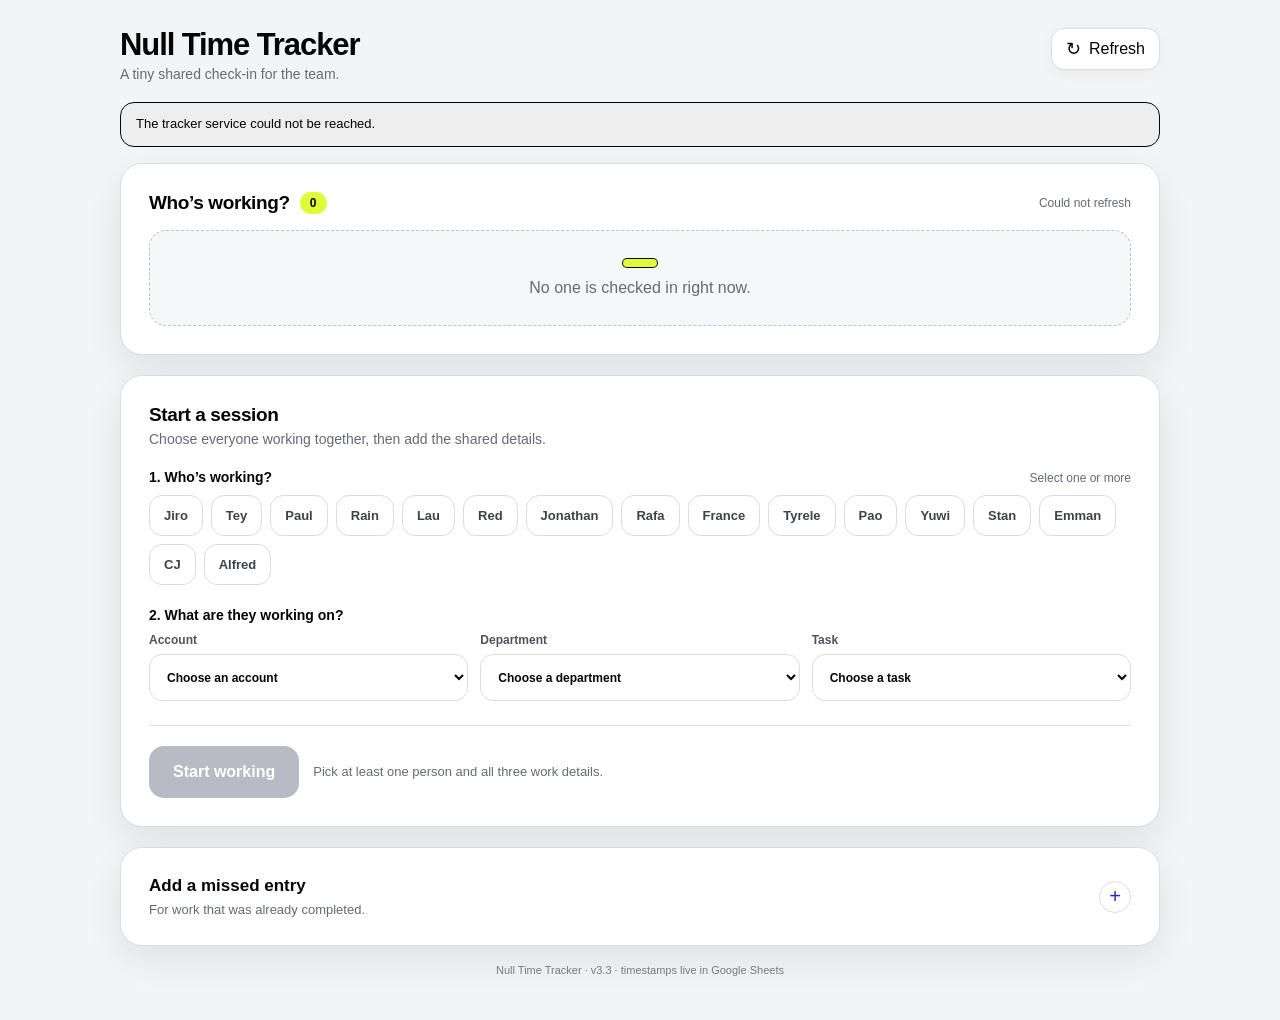
==== commit 21350c4f: "Add files via upload Null Time Tracker v3.3 - Clicking Stop now asks when you actually finished. -" ====
--- a/index.html
+++ b/index.html
@@ -297,6 +297,50 @@
     }
     input[type="datetime-local"]:focus-visible { outline: 3px solid rgba(25, 44, 196, .22); outline-offset: 2px; }
     .manual-duration { color: var(--muted); font-size: 13px; }
+
+    .stop-dialog {
+      width: min(440px, calc(100% - 24px));
+      padding: 0;
+      border: 1px solid var(--line);
+      border-radius: 20px;
+      background: var(--paper);
+      color: var(--ink);
+      box-shadow: 0 24px 70px rgba(5, 5, 5, .2);
+    }
+    .stop-dialog::backdrop { background: rgba(5, 5, 5, .48); }
+    .stop-dialog-panel { padding: 24px; }
+    .stop-dialog h2 { font-size: 21px; }
+    .stop-dialog-copy { margin-top: 7px; color: var(--muted); font-size: 14px; line-height: 1.45; }
+    .stop-choice-grid { display: grid; gap: 10px; margin-top: 22px; }
+    .secondary-button,
+    .text-button {
+      min-height: 48px;
+      padding: 0 18px;
+      border: 1px solid var(--ink);
+      border-radius: 14px;
+      background: var(--paper);
+      color: var(--ink);
+      font-weight: 600;
+      cursor: pointer;
+    }
+    .secondary-button:hover:not(:disabled) { background: #eeeeef; }
+    .text-button {
+      min-height: 40px;
+      margin-top: 10px;
+      border-color: transparent;
+      color: var(--muted);
+      font-weight: 500;
+    }
+    .stop-earlier-fields {
+      margin-top: 18px;
+      padding-top: 18px;
+      border-top: 1px solid var(--line);
+    }
+    .stop-earlier-fields[hidden] { display: none; }
+    .stop-help { margin-top: 9px; color: var(--muted); font-size: 12px; line-height: 1.4; }
+    .stop-dialog .start,
+    .stop-dialog .secondary-button { width: 100%; }
+    .stop-dialog button:disabled { opacity: .55; cursor: wait; }
 
     .notice {
       display: none;
@@ -434,7 +478,29 @@
       </div>
     </details>
 
-    <div class="footer">Null Time Tracker · v3 · timestamps live in Google Sheets</div>
+    <dialog class="stop-dialog" id="stopDialog" aria-labelledby="stopDialogTitle">
+      <div class="stop-dialog-panel">
+        <h2 id="stopDialogTitle">When did you finish?</h2>
+        <p class="stop-dialog-copy" id="stopDialogCopy">Choose whether the session ended now or earlier.</p>
+
+        <div class="stop-choice-grid">
+          <button class="start" id="stopNowButton" type="button">Stop now</button>
+          <button class="secondary-button" id="stopEarlierButton" type="button">I finished earlier</button>
+        </div>
+
+        <div class="stop-earlier-fields" id="stopEarlierFields" hidden>
+          <label class="select-label">Actual end date and time
+            <input id="correctedEndTime" type="datetime-local">
+          </label>
+          <p class="stop-help" id="stopCorrectionHelp">The end time must be after the session started and cannot be in the future.</p>
+          <button class="start" id="confirmEarlierButton" type="button">Save corrected end time</button>
+        </div>
+
+        <button class="text-button" id="cancelStopButton" type="button">Cancel</button>
+      </div>
+    </dialog>
+
+    <div class="footer">Null Time Tracker · v3.3 · timestamps live in Google Sheets</div>
   </main>
 
   <script>
@@ -462,7 +528,8 @@
       selectedEmployees: new Set(),
       activeSessions: [],
       busy: false,
-      lastUpdated: null
+      lastUpdated: null,
+      pendingStop: null
     };
 
     const el = {
@@ -486,7 +553,16 @@
       manualStart: document.getElementById("manualStart"),
       manualEnd: document.getElementById("manualEnd"),
       manualSaveButton: document.getElementById("manualSaveButton"),
-      manualDuration: document.getElementById("manualDuration")
+      manualDuration: document.getElementById("manualDuration"),
+      stopDialog: document.getElementById("stopDialog"),
+      stopDialogCopy: document.getElementById("stopDialogCopy"),
+      stopNowButton: document.getElementById("stopNowButton"),
+      stopEarlierButton: document.getElementById("stopEarlierButton"),
+      stopEarlierFields: document.getElementById("stopEarlierFields"),
+      correctedEndTime: document.getElementById("correctedEndTime"),
+      stopCorrectionHelp: document.getElementById("stopCorrectionHelp"),
+      confirmEarlierButton: document.getElementById("confirmEarlierButton"),
+      cancelStopButton: document.getElementById("cancelStopButton")
     };
 
     function escapeText(value) {
@@ -651,7 +727,7 @@
         stop.textContent = "Stop";
         stop.disabled = state.busy;
         stop.setAttribute("aria-label", "Stop session for " + name.textContent);
-        stop.addEventListener("click", () => stopSession(session.sessionId, name.textContent));
+        stop.addEventListener("click", () => openStopDialog(session));
 
         card.append(dot, info, stop);
         el.activeSessions.appendChild(card);
@@ -678,6 +754,80 @@
     function toDatetimeLocalValue(date) {
       const offset = date.getTimezoneOffset() * 60000;
       return new Date(date.getTime() - offset).toISOString().slice(0, 16);
+    }
+
+    function formatDateTime(value) {
+      const date = new Date(value);
+      if (!Number.isFinite(date.getTime())) return "an unknown time";
+      return date.toLocaleString([], {
+        month: "short",
+        day: "numeric",
+        hour: "numeric",
+        minute: "2-digit"
+      });
+    }
+
+    function openStopDialog(session) {
+      if (state.busy || !session.sessionId) return;
+
+      state.pendingStop = {
+        sessionId: session.sessionId,
+        employee: escapeText(session.employee) || "This employee",
+        startTime: session.startTime
+      };
+
+      el.stopDialogCopy.textContent = state.pendingStop.employee +
+        " started at " + formatDateTime(session.startTime) + ".";
+      el.stopEarlierFields.hidden = true;
+      el.correctedEndTime.value = "";
+      updateStopCorrection();
+      el.stopDialog.showModal();
+    }
+
+    function closeStopDialog() {
+      if (state.busy) return;
+      state.pendingStop = null;
+      el.stopDialog.close();
+    }
+
+    function showEarlierStopFields() {
+      if (!state.pendingStop) return;
+
+      const now = new Date();
+      const start = new Date(state.pendingStop.startTime);
+      const minimum = new Date(start.getTime() + 60000);
+      const suggested = new Date(Math.max(minimum.getTime(), now.getTime() - 30 * 60000));
+
+      el.correctedEndTime.min = toDatetimeLocalValue(minimum);
+      el.correctedEndTime.max = toDatetimeLocalValue(now);
+      el.correctedEndTime.value = toDatetimeLocalValue(suggested);
+      el.stopEarlierFields.hidden = false;
+      updateStopCorrection();
+      el.correctedEndTime.focus();
+    }
+
+    function updateStopCorrection() {
+      const pending = state.pendingStop;
+      const start = pending ? new Date(pending.startTime).getTime() : NaN;
+      const end = new Date(el.correctedEndTime.value).getTime();
+      const now = Date.now();
+      const valid = Number.isFinite(start) && Number.isFinite(end) && end > start && end <= now;
+
+      el.confirmEarlierButton.disabled = state.busy || !valid;
+
+      if (!el.correctedEndTime.value) {
+        el.stopCorrectionHelp.textContent = "Choose when the work actually ended.";
+      } else if (end <= start) {
+        el.stopCorrectionHelp.textContent = "End time must be after the session started.";
+      } else if (end > now) {
+        el.stopCorrectionHelp.textContent = "End time cannot be in the future.";
+      } else {
+        const minutes = Math.max(1, Math.round((end - start) / 60000));
+        const hours = Math.floor(minutes / 60);
+        const remainder = minutes % 60;
+        el.stopCorrectionHelp.textContent = "Recorded duration: " +
+          (hours ? hours + "h " : "") + remainder + "m";
+      }
     }
 
     function resetManualTimes() {
@@ -719,10 +869,14 @@
         el.manualEmployee, el.manualAccount, el.manualDepartment, el.manualTask,
         el.manualStart, el.manualEnd
       ].forEach(control => control.disabled = busy);
+      el.stopNowButton.disabled = busy;
+      el.stopEarlierButton.disabled = busy;
+      el.cancelStopButton.disabled = busy;
       renderEmployeeChoices();
       renderActiveSessions();
       updateStartButton();
       updateManualButton();
+      updateStopCorrection();
     }
 
     async function refreshActiveSessions(options = {}) {
@@ -782,13 +936,21 @@
       }
     }
 
-    async function stopSession(sessionId, employee) {
-      if (!sessionId || state.busy) return;
+    async function submitStop(endTime) {
+      const pending = state.pendingStop;
+      if (!pending || state.busy) return;
+
+      const payload = { sessionId: pending.sessionId };
+      if (endTime) payload.endTime = endTime;
+
       setBusy(true);
-      setNotice("Stopping " + employee + "’s session…");
+      setNotice("Stopping " + pending.employee + "’s session…");
       try {
-        const result = await callApi("stop", { sessionId });
+        const result = await callApi("stop", payload);
         if (!result.ok) throw new Error(result.error || "Could not stop the session.");
+        const employee = pending.employee;
+        el.stopDialog.close();
+        state.pendingStop = null;
         setBusy(false);
         await refreshActiveSessions({ force: true, quiet: true });
         setNotice(employee + " is checked out.", "success");
@@ -855,6 +1017,18 @@
       el.manualTask, el.manualStart, el.manualEnd
     ].forEach(control => control.addEventListener("change", updateManualButton));
     el.manualSaveButton.addEventListener("click", saveManualEntry);
+    el.stopNowButton.addEventListener("click", () => submitStop(null));
+    el.stopEarlierButton.addEventListener("click", showEarlierStopFields);
+    el.correctedEndTime.addEventListener("input", updateStopCorrection);
+    el.confirmEarlierButton.addEventListener("click", () => {
+      if (el.confirmEarlierButton.disabled) return;
+      submitStop(new Date(el.correctedEndTime.value).toISOString());
+    });
+    el.cancelStopButton.addEventListener("click", closeStopDialog);
+    el.stopDialog.addEventListener("cancel", event => {
+      if (state.busy) event.preventDefault();
+      else state.pendingStop = null;
+    });
 
     refreshActiveSessions();
     setInterval(updateElapsedLabels, 30000);
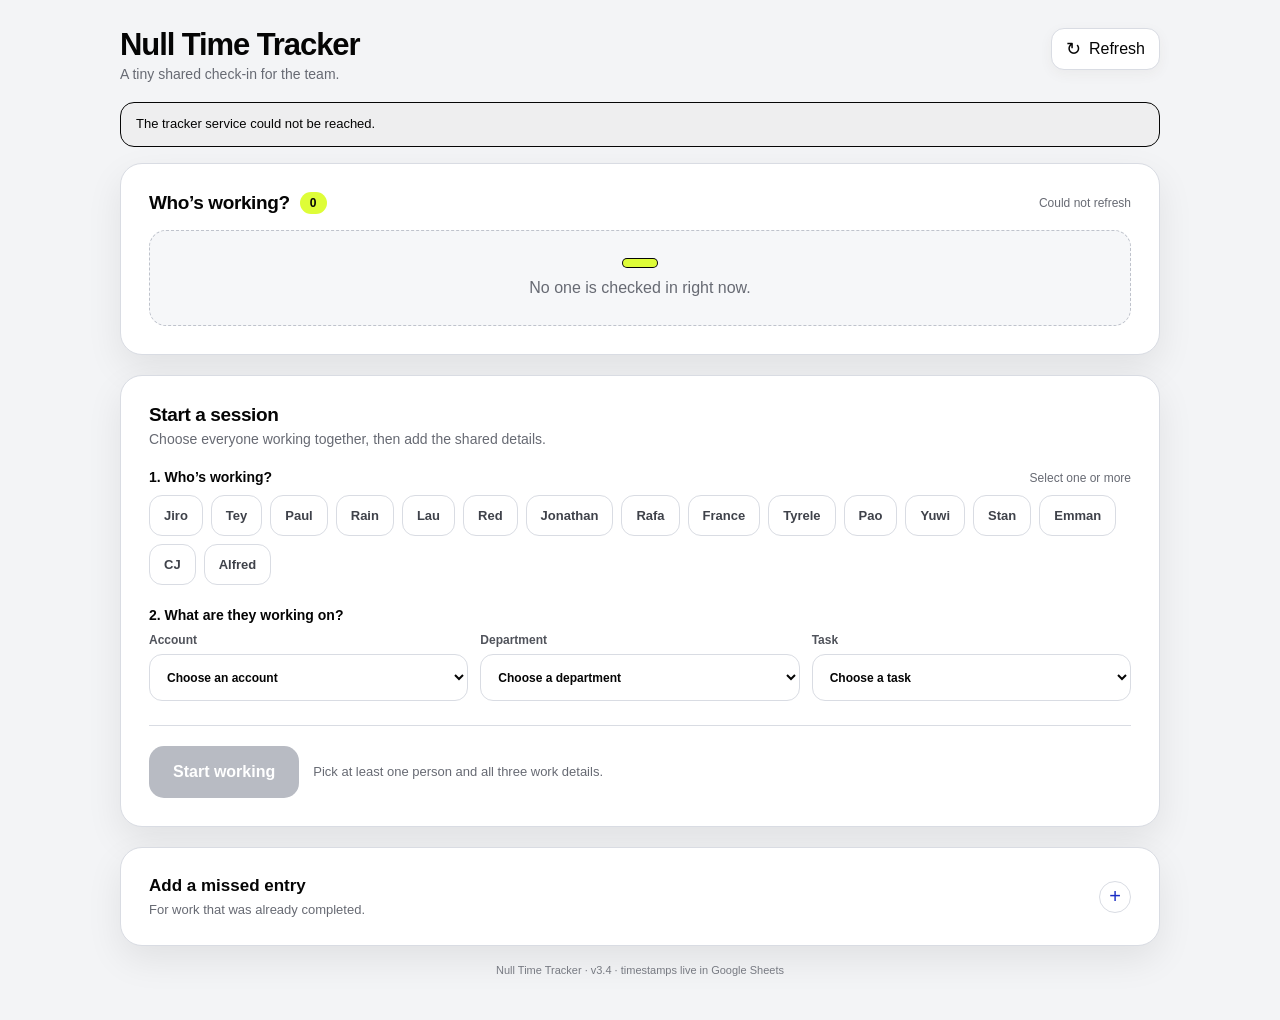
==== commit bb0bb068: "Null Time Tracker v3.3.1 Performance - Active sessions now load from a lightweight session index in" ====
--- a/index.html
+++ b/index.html
@@ -500,7 +500,7 @@
       </div>
     </dialog>
 
-    <div class="footer">Null Time Tracker · v3.3 · timestamps live in Google Sheets</div>
+    <div class="footer">Null Time Tracker · v3.4 · timestamps live in Google Sheets</div>
   </main>
 
   <script>
@@ -576,7 +576,7 @@
       return "ntt-" + Date.now().toString(36) + "-" + Math.random().toString(36).slice(2, 12);
     }
 
-    function callApi(action, payload = {}) {
+    function callApiOnce(action, payload = {}) {
       return new Promise((resolve, reject) => {
         const callbackName = "nullTrackerCallback_" + Date.now() + "_" + Math.floor(Math.random() * 1000000);
         const script = document.createElement("script");
@@ -615,10 +615,20 @@
           settled = true;
           cleanup();
           reject(new Error("The tracker took too long to respond. Please try again."));
-        }, 20000);
+        }, 30000);
 
         document.body.appendChild(script);
       });
+    }
+
+    async function callApi(action, payload = {}) {
+      try {
+        return await callApiOnce(action, payload);
+      } catch (error) {
+        if (action !== "getActive") throw error;
+        await new Promise(resolve => setTimeout(resolve, 750));
+        return callApiOnce(action, payload);
+      }
     }
 
     function setNotice(message, type) {
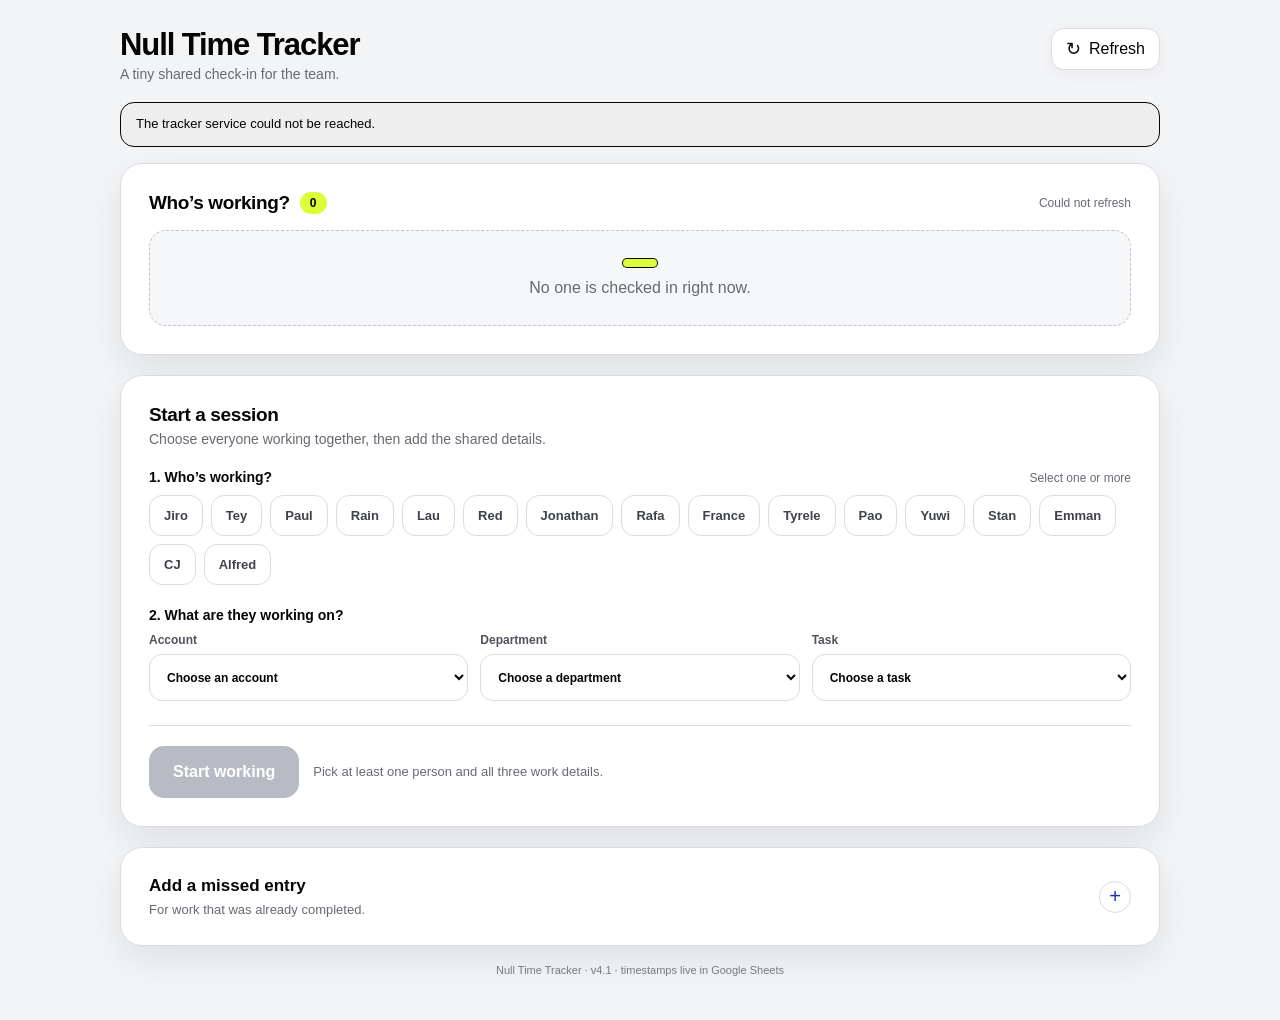
==== commit 569adfc9: "Add files via upload" ====
--- a/index.html
+++ b/index.html
@@ -4,7 +4,15 @@
   <meta charset="utf-8">
   <meta name="viewport" content="width=device-width, initial-scale=1, viewport-fit=cover">
   <meta name="theme-color" content="#192cc4">
-  <title>Null Time Tracker v3</title>
+  <meta name="application-name" content="Null Time Tracker">
+  <meta name="apple-mobile-web-app-capable" content="yes">
+  <meta name="apple-mobile-web-app-status-bar-style" content="default">
+  <meta name="apple-mobile-web-app-title" content="Null Tracker">
+  <meta name="mobile-web-app-capable" content="yes">
+  <link rel="manifest" href="./manifest.webmanifest">
+  <link rel="icon" type="image/svg+xml" href="./app-icon.svg">
+  <link rel="apple-touch-icon" sizes="180x180" href="./app-icon-180.png">
+  <title>Null Time Tracker v4.1</title>
   <style>
     :root {
       --ink: #050505;
@@ -25,24 +33,31 @@
 
     * { box-sizing: border-box; }
 
-    html { color-scheme: light; }
+    html {
+      min-height: 100%;
+      color-scheme: light;
+      background: var(--cream);
+      overscroll-behavior-y: none;
+    }
 
     body {
       margin: 0;
       min-height: 100vh;
+      min-height: 100dvh;
       background: var(--cream);
       color: var(--ink);
       font-family: "SF Pro Display", -apple-system, BlinkMacSystemFont, "Helvetica Neue", Arial, sans-serif;
       -webkit-font-smoothing: antialiased;
     }
 
-    button, select { font: inherit; }
+    button, select, input { font: inherit; }
+    button, select, input { touch-action: manipulation; }
     button { -webkit-tap-highlight-color: transparent; }
 
     .app {
       width: min(1040px, calc(100% - 28px));
       margin: 0 auto;
-      padding: 28px 0 max(44px, env(safe-area-inset-bottom));
+      padding: max(28px, env(safe-area-inset-top)) 0 max(44px, env(safe-area-inset-bottom));
     }
 
     .masthead {
@@ -364,6 +379,7 @@
       .tagline, .refresh-label { display: none; }
       .refresh { width: 43px; padding: 0; justify-content: center; }
       .select-grid { grid-template-columns: 1fr; }
+      select, input[type="datetime-local"] { font-size: 16px; }
       .manual-grid { grid-template-columns: 1fr; }
       .action-row { align-items: stretch; flex-direction: column; }
       .start { width: 100%; }
@@ -371,6 +387,11 @@
       .session { grid-template-columns: 12px 1fr; }
       .stop { grid-column: 2; width: 100%; margin-top: 3px; }
       .updated { display: none; }
+    }
+
+    @media (display-mode: standalone) {
+      .app { padding-top: max(20px, env(safe-area-inset-top)); }
+      .masthead { margin-top: 2px; }
     }
 
     @media (prefers-reduced-motion: reduce) {
@@ -500,7 +521,7 @@
       </div>
     </dialog>
 
-    <div class="footer">Null Time Tracker · v3.4 · timestamps live in Google Sheets</div>
+    <div class="footer">Null Time Tracker · v4.1 · timestamps live in Google Sheets</div>
   </main>
 
   <script>
@@ -623,9 +644,16 @@
 
     async function callApi(action, payload = {}) {
       try {
-        return await callApiOnce(action, payload);
+        const result = await callApiOnce(action, payload);
+
+        if (action === "stop" && result && result.code === "BUSY") {
+          await new Promise(resolve => setTimeout(resolve, 750));
+          return callApiOnce(action, payload);
+        }
+
+        return result;
       } catch (error) {
-        if (action !== "getActive") throw error;
+        if (action !== "getActive" && action !== "stop") throw error;
         await new Promise(resolve => setTimeout(resolve, 750));
         return callApiOnce(action, payload);
       }
@@ -1046,6 +1074,12 @@
     document.addEventListener("visibilitychange", () => {
       if (document.visibilityState === "visible") refreshActiveSessions({ quiet: true });
     });
+
+    if ("serviceWorker" in navigator) {
+      window.addEventListener("load", () => {
+        navigator.serviceWorker.register("./service-worker.js").catch(() => {});
+      });
+    }
   </script>
 </body>
 </html>
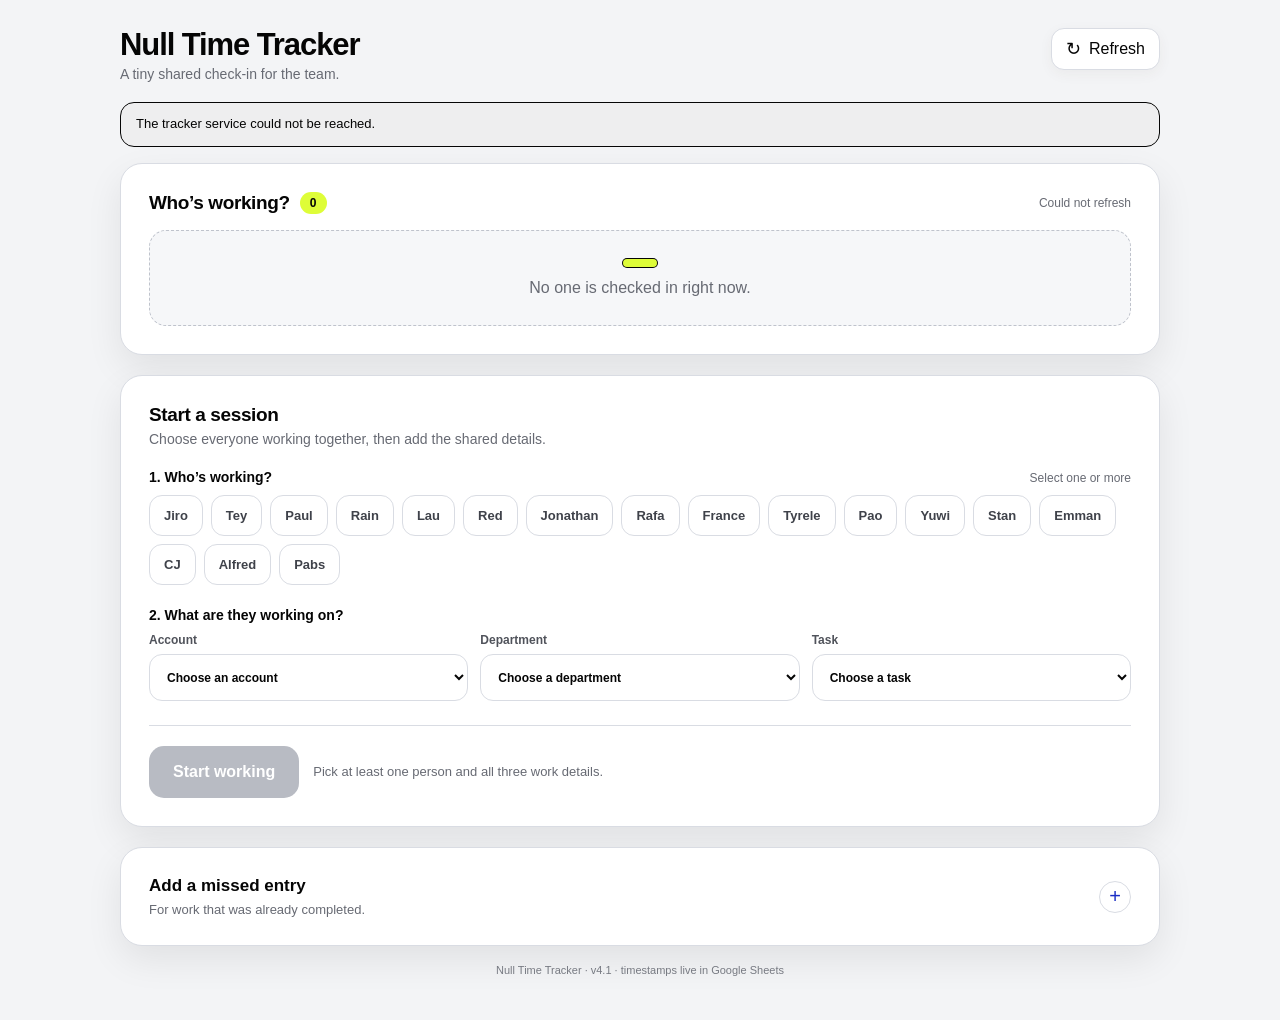
==== commit 631c74e8: "Add files via upload" ====
--- a/index.html
+++ b/index.html
@@ -531,7 +531,7 @@
 
     const EMPLOYEES = [
       "Jiro", "Tey", "Paul", "Rain", "Lau", "Red", "Jonathan", "Rafa",
-      "France", "Tyrele", "Pao", "Yuwi", "Stan", "Emman", "CJ", "Alfred"
+      "France", "Tyrele", "Pao", "Yuwi", "Stan", "Emman", "CJ", "Alfred", "Pabs"
     ];
     const ACCOUNTS = [
       "ACTO", "Aldoldo Gelato", "Alibaba Chips", "Bang Bang Thai Eatery", "Clean Fuel",
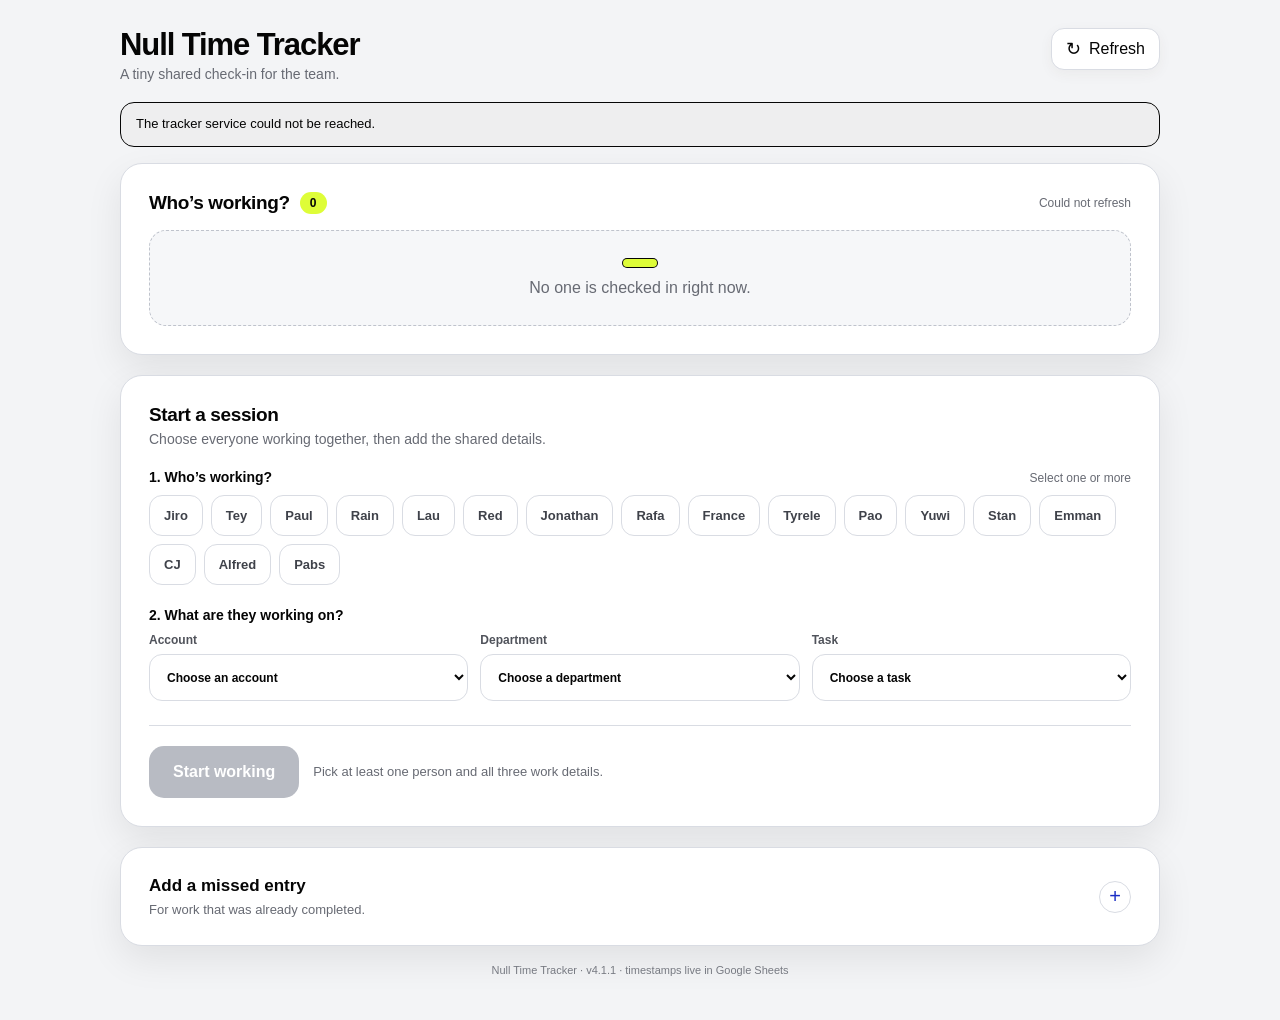
==== commit 572be8a8: "Add files via upload" ====
--- a/index.html
+++ b/index.html
@@ -12,7 +12,7 @@
   <link rel="manifest" href="./manifest.webmanifest">
   <link rel="icon" type="image/svg+xml" href="./app-icon.svg">
   <link rel="apple-touch-icon" sizes="180x180" href="./app-icon-180.png">
-  <title>Null Time Tracker v4.1</title>
+  <title>Null Time Tracker v4.1.1</title>
   <style>
     :root {
       --ink: #050505;
@@ -521,7 +521,7 @@
       </div>
     </dialog>
 
-    <div class="footer">Null Time Tracker · v4.1 · timestamps live in Google Sheets</div>
+    <div class="footer">Null Time Tracker · v4.1.1 · timestamps live in Google Sheets</div>
   </main>
 
   <script>
@@ -542,7 +542,7 @@
     const DEPARTMENTS = ["Cam Dept", "Graphics", "Account Managers", "Finance", "Directors"];
     const TASKS = [
       "Video Edit", "Photo Edit", "Video Shoot", "Photo Shoot", "Graphic Edit",
-      "Upload", "Meeting", "Account Management", "Pre-production"
+      "Upload", "Meeting", "Account Management", "Pre-production", "Events"
     ];
 
     const state = {
